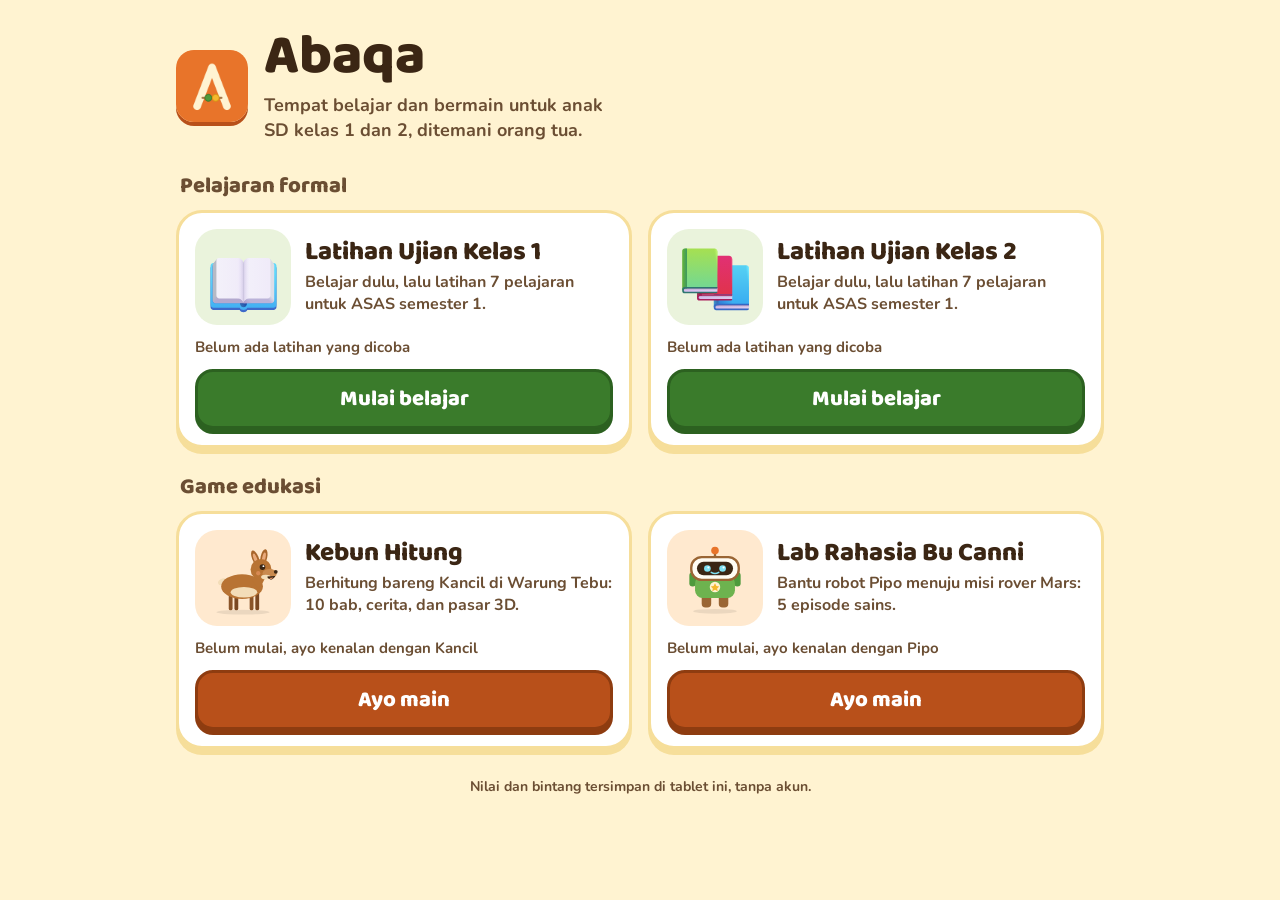
==== index.html @ 76539319 "Abaqa: satu aplikasi untuk pelajaran formal dan game edukasi - Beranda Abaqa dengan dua kategori: Pe" ====
<!DOCTYPE html>
<html lang="id">
<head>
<meta charset="utf-8">
<meta name="viewport" content="width=device-width, initial-scale=1, viewport-fit=cover">
<title>Abaqa, belajar dan bermain</title>
<meta name="description" content="Abaqa: aplikasi belajar untuk anak SD kelas 1 dan 2. Latihan ujian sesuai kisi-kisi sekolah dan game edukasi, dipakai bersama orang tua.">
<meta name="theme-color" content="#FFF3D1">
<meta name="apple-mobile-web-app-capable" content="yes">
<meta name="mobile-web-app-capable" content="yes">
<meta name="apple-mobile-web-app-title" content="Abaqa">
<link rel="manifest" href="./manifest.webmanifest">
<link rel="icon" href="./icons/icon-192.png" type="image/png">
<link rel="apple-touch-icon" href="./icons/apple-touch-icon.png">
<link rel="preconnect" href="https://fonts.googleapis.com">
<link rel="preconnect" href="https://fonts.gstatic.com" crossorigin>
<link href="https://fonts.googleapis.com/css2?family=Baloo+2:wght@600;700;800&family=Nunito:wght@600;700;800&display=swap" rel="stylesheet">
<link rel="stylesheet" href="./home/home.css">
</head>
<body>
<main class="wrap">
  <header class="head">
    <img class="logo" src="./icons/icon-192.png" width="72" height="72" alt="">
    <div>
      <h1>Abaqa</h1>
      <p class="lede">Tempat belajar dan bermain untuk anak SD kelas 1 dan 2, ditemani orang tua.</p>
    </div>
  </header>

  <section class="cat" aria-labelledby="h-formal">
    <h2 id="h-formal">Pelajaran formal</h2>
    <ul class="cards">
      <li><a class="card formal" href="./latihan-kelas-1/" data-progress="latihan-s1-skor" data-total="21">
        <span class="top">
          <span class="pic"><img src="./latihan-kelas-1/aset/open-book.svg" alt="" width="72" height="72"></span>
          <span class="txt"><span class="name">Latihan Ujian Kelas 1</span>
          <span class="desc">Belajar dulu, lalu latihan 7 pelajaran untuk ASAS semester 1.</span></span>
        </span>
        <span class="prog" data-prog></span>
        <span class="go">Mulai belajar</span>
      </a></li>
      <li><a class="card formal" href="./latihan-kelas-2/" data-progress="latihan-k2-s1-skor" data-total="21">
        <span class="top">
          <span class="pic"><img src="./latihan-kelas-1/aset/books.svg" alt="" width="72" height="72"></span>
          <span class="txt"><span class="name">Latihan Ujian Kelas 2</span>
          <span class="desc">Belajar dulu, lalu latihan 7 pelajaran untuk ASAS semester 1.</span></span>
        </span>
        <span class="prog" data-prog></span>
        <span class="go">Mulai belajar</span>
      </a></li>
    </ul>
  </section>

  <section class="cat" aria-labelledby="h-game">
    <h2 id="h-game">Game edukasi</h2>
    <ul class="cards">
      <li><a class="card game" href="./kebun-hitung/" data-kebun>
        <span class="top">
          <span class="pic"><img src="./home/kancil.svg" alt="" width="72" height="72"></span>
          <span class="txt"><span class="name">Kebun Hitung</span>
          <span class="desc">Berhitung bareng Kancil di Warung Tebu: 10 bab, cerita, dan pasar 3D.</span></span>
        </span>
        <span class="prog" data-prog></span>
        <span class="go">Ayo main</span>
      </a></li>
      <li><a class="card game" href="./lab-bu-canni/" data-lab>
        <span class="top">
          <span class="pic"><img src="./home/pipo.svg" alt="" width="72" height="72"></span>
          <span class="txt"><span class="name">Lab Rahasia Bu Canni</span>
          <span class="desc">Bantu robot Pipo menuju misi rover Mars: 5 episode sains.</span></span>
        </span>
        <span class="prog" data-prog></span>
        <span class="go">Ayo main</span>
      </a></li>
    </ul>
  </section>

  <footer class="foot">Nilai dan bintang tersimpan di tablet ini, tanpa akun.</footer>
</main>
<script src="./home/home.js"></script>
</body>
</html>
---- home/home.css ----
/* Beranda Abaqa. Token dan bahasa visual sama dengan latihan-kelas-* dan Kebun Hitung. */
:root {
  --sky: #FFF3D1; --hill: #F6DE9A; --ink: #3B2614; --ink-soft: #6B4E33;
  --leaf: #4E9A3C; --leaf-deep: #3A7B2B; --leaf-soft: #EAF3DC;
  --accent: #E8742A; --accent-deep: #B8501A; --sel: #FFE9CF; --card: #FFFCF3; --line: #E3C98E;
  --display: "Baloo 2", "Nunito", system-ui, sans-serif;
  --body: "Nunito", system-ui, -apple-system, "Segoe UI", sans-serif;
  color-scheme: light;
}
* { box-sizing: border-box; }
html, body { margin: 0; min-height: 100%; }
body { background: var(--sky); color: var(--ink); font-family: var(--body); font-weight: 700; -webkit-tap-highlight-color: transparent;
  padding: env(safe-area-inset-top) env(safe-area-inset-right) env(safe-area-inset-bottom) env(safe-area-inset-left); overflow-x: hidden; }
h1, h2, p, ul { margin: 0; padding: 0; }
h1, h2 { font-family: var(--display); font-weight: 800; line-height: 1.05; }
ul { list-style: none; }
a { color: inherit; text-decoration: none; }
a:focus-visible { outline: 4px solid var(--accent); outline-offset: 4px; }
::selection { background: var(--hill); }

.wrap { max-width: 960px; margin: 0 auto; padding: 20px 16px 32px; }
.head { display: flex; align-items: center; gap: 16px; padding: 8px 0 4px; }
.logo { border-radius: 18px; flex: none; box-shadow: 0 4px 0 var(--accent-deep); }
.head h1 { font-size: clamp(40px, 7vw, 56px); }
.lede { margin-top: 6px; font-size: 18px; line-height: 1.4; color: var(--ink-soft); max-width: 40ch; text-wrap: balance; }

.cat { margin-top: 28px; }
.cat h2 { font-size: 22px; color: var(--ink-soft); margin: 0 0 12px 4px; }
.cards { display: grid; grid-template-columns: repeat(2, minmax(0, 1fr)); gap: 16px; }

.card { height: 100%; display: flex; flex-direction: column; gap: 12px; padding: 16px; background: #fff; border: 3px solid var(--hill);
  border-radius: 26px; box-shadow: 0 6px 0 var(--hill); transition: transform .1s, box-shadow .1s; min-height: 220px; }
.card:active { transform: translateY(4px); box-shadow: 0 2px 0 var(--hill); }
.top { display: flex; gap: 14px; align-items: center; }
.pic { flex: none; width: 96px; height: 96px; border-radius: 22px; display: grid; place-items: center; }
.formal .pic { background: var(--leaf-soft); }
.game .pic { background: var(--sel); }
.pic img { width: 76px; height: 76px; display: block; }
.txt { display: flex; flex-direction: column; gap: 6px; min-width: 0; }
.name { font-family: var(--display); font-weight: 800; font-size: 26px; line-height: 1.05; }
.desc { font-size: 16px; line-height: 1.35; color: var(--ink-soft); }
.prog { font-size: 15px; color: var(--ink-soft); min-height: 20px; margin-top: auto; }
.prog b { font-family: var(--display); font-size: 18px; color: var(--ink); }
.prog.soon b { color: var(--accent-deep); }
.go { display: flex; align-items: center; justify-content: center; min-height: 60px; border-radius: 18px; border: 3px solid; color: #fff;
  font-family: var(--display); font-weight: 800; font-size: 22px; }
.formal .go { background: var(--leaf-deep); border-color: #2C6120; box-shadow: 0 5px 0 #2C6120; }
.game .go { background: var(--accent-deep); border-color: #8E3C10; box-shadow: 0 5px 0 #8E3C10; }
.card:active .go { transform: translateY(3px); box-shadow: none; }
.card[aria-disabled="true"] { background: var(--card); }
.card[aria-disabled="true"] .pic img { filter: grayscale(.6); }
.card[aria-disabled="true"] .go { background: #E9E2D3; border-color: var(--line); color: var(--ink); box-shadow: none; }

.foot { margin-top: 28px; text-align: center; font-size: 14px; color: var(--ink-soft); }

@media (max-width: 600px) {
  .cards { grid-template-columns: 1fr; gap: 14px; }
  .card { min-height: 0; }
  .head { gap: 12px; }
  .logo { width: 60px; height: 60px; }
  .lede { font-size: 17px; }
}
@media (hover: hover) { .card:hover { transform: translateY(-2px); } .card:hover:active { transform: translateY(4px); } }
@media (prefers-reduced-motion: reduce) { .card, .card * { transition: none !important; } .card:hover, .card:active { transform: none; } }
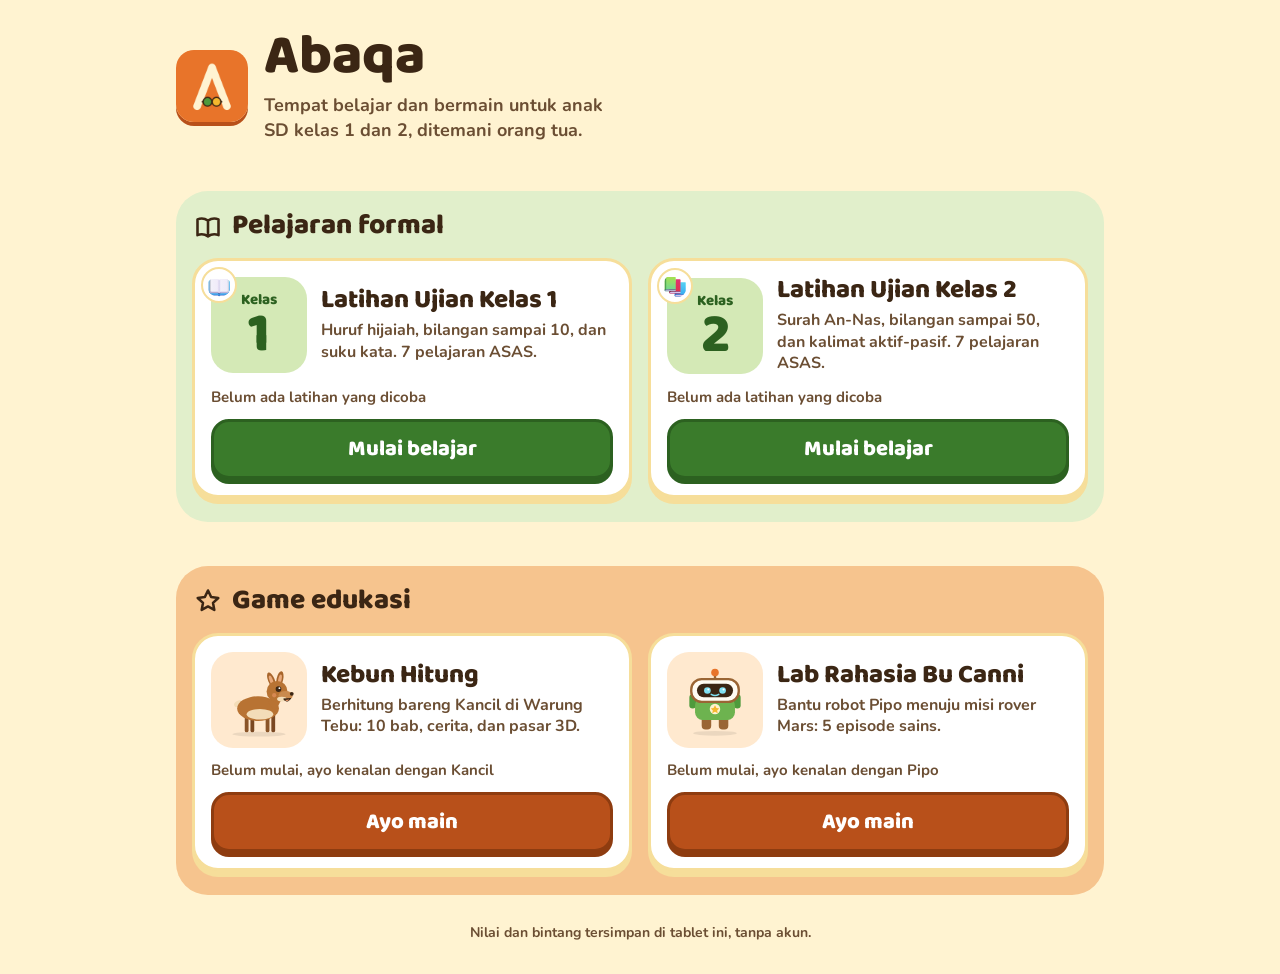
==== commit ef5901fc: "Abaqa: beranda dari tinjauan visual, jalan kembali dari Lab - Kartu Kelas 1 dan 2 dibedakan dengan a" ====
--- a/index.html
+++ b/index.html
@@ -27,23 +27,23 @@
     </div>
   </header>
 
-  <section class="cat" aria-labelledby="h-formal">
-    <h2 id="h-formal">Pelajaran formal</h2>
+  <section class="cat cat-formal" aria-labelledby="h-formal">
+    <h2 id="h-formal"><svg class="hi" viewBox="0 0 24 24" width="28" height="28" aria-hidden="true"><path d="M3 5.5C5.5 4.5 9 4.5 12 6.5c3-2 6.5-2 9-1V19c-2.5-1-6-1-9 1-3-2-6.5-2-9-1z M12 6.5V20" fill="none" stroke="currentColor" stroke-width="2.2" stroke-linejoin="round" stroke-linecap="round"/></svg><span>Pelajaran formal</span></h2>
     <ul class="cards">
       <li><a class="card formal" href="./latihan-kelas-1/" data-progress="latihan-s1-skor" data-total="21">
         <span class="top">
-          <span class="pic"><img src="./latihan-kelas-1/aset/open-book.svg" alt="" width="72" height="72"></span>
+          <span class="pic grade" aria-hidden="true"><span class="kl">Kelas</span><span class="num">1</span><img class="mini" src="./latihan-kelas-1/aset/open-book.svg" alt="" width="28" height="28"></span>
           <span class="txt"><span class="name">Latihan Ujian Kelas 1</span>
-          <span class="desc">Belajar dulu, lalu latihan 7 pelajaran untuk ASAS semester 1.</span></span>
+          <span class="desc">Huruf hijaiah, bilangan sampai 10, dan suku kata. 7 pelajaran ASAS.</span></span>
         </span>
         <span class="prog" data-prog></span>
         <span class="go">Mulai belajar</span>
       </a></li>
       <li><a class="card formal" href="./latihan-kelas-2/" data-progress="latihan-k2-s1-skor" data-total="21">
         <span class="top">
-          <span class="pic"><img src="./latihan-kelas-1/aset/books.svg" alt="" width="72" height="72"></span>
+          <span class="pic grade" aria-hidden="true"><span class="kl">Kelas</span><span class="num">2</span><img class="mini" src="./latihan-kelas-1/aset/books.svg" alt="" width="28" height="28"></span>
           <span class="txt"><span class="name">Latihan Ujian Kelas 2</span>
-          <span class="desc">Belajar dulu, lalu latihan 7 pelajaran untuk ASAS semester 1.</span></span>
+          <span class="desc">Surah An-Nas, bilangan sampai 50, dan kalimat aktif-pasif. 7 pelajaran ASAS.</span></span>
         </span>
         <span class="prog" data-prog></span>
         <span class="go">Mulai belajar</span>
@@ -51,8 +51,8 @@
     </ul>
   </section>
 
-  <section class="cat" aria-labelledby="h-game">
-    <h2 id="h-game">Game edukasi</h2>
+  <section class="cat cat-game" aria-labelledby="h-game">
+    <h2 id="h-game"><svg class="hi" viewBox="0 0 24 24" width="28" height="28" aria-hidden="true"><path d="M12 3l2.7 5.6 6.1.8-4.5 4.2 1.1 6.1L12 16.7 6.6 19.7l1.1-6.1L3.2 9.4l6.1-.8z" fill="none" stroke="currentColor" stroke-width="2.2" stroke-linejoin="round"/></svg><span>Game edukasi</span></h2>
     <ul class="cards">
       <li><a class="card game" href="./kebun-hitung/" data-kebun>
         <span class="top">
--- a/home/home.css
+++ b/home/home.css
@@ -24,18 +24,26 @@
 .head h1 { font-size: clamp(40px, 7vw, 56px); }
 .lede { margin-top: 6px; font-size: 18px; line-height: 1.4; color: var(--ink-soft); max-width: 40ch; text-wrap: balance; }
 
-.cat { margin-top: 28px; }
-.cat h2 { font-size: 22px; color: var(--ink-soft); margin: 0 0 12px 4px; }
+.cat { margin-top: 44px; padding: 20px 16px 24px; border-radius: 32px; }
+.cat-formal { background: #E1EFCB; }
+.cat-game { background: #F6C48E; }
+.cat h2 { display: flex; align-items: center; gap: 10px; font-size: 28px; line-height: 1.1; color: var(--ink); margin: 0 0 16px 2px; }
+.cat h2 .hi { flex: none; }
 .cards { display: grid; grid-template-columns: repeat(2, minmax(0, 1fr)); gap: 16px; }
 
 .card { height: 100%; display: flex; flex-direction: column; gap: 12px; padding: 16px; background: #fff; border: 3px solid var(--hill);
   border-radius: 26px; box-shadow: 0 6px 0 var(--hill); transition: transform .1s, box-shadow .1s; min-height: 220px; }
-.card:active { transform: translateY(4px); box-shadow: 0 2px 0 var(--hill); }
+.card:not([aria-disabled="true"]):active { transform: translateY(4px); box-shadow: 0 2px 0 var(--hill); }
 .top { display: flex; gap: 14px; align-items: center; }
 .pic { flex: none; width: 96px; height: 96px; border-radius: 22px; display: grid; place-items: center; }
+.pic.grade { display: flex; justify-content: center; }
 .formal .pic { background: var(--leaf-soft); }
+.pic.grade { position: relative; flex-direction: column; align-content: center; gap: 0; background: #D4E9B6; color: #2C6120; text-align: center; }
+.pic.grade .kl { display: block; font-family: var(--display); font-weight: 800; font-size: 15px; line-height: 1; margin-top: 4px; }
+.pic.grade .num { display: block; font-family: var(--display); font-weight: 800; font-size: 56px; line-height: .95; }
+.pic.grade .mini { position: absolute; top: -10px; left: -10px; width: 36px; height: 36px; padding: 4px; background: #fff; border: 2px solid var(--hill); border-radius: 50%; }
 .game .pic { background: var(--sel); }
-.pic img { width: 76px; height: 76px; display: block; }
+.pic:not(.grade) img { width: 76px; height: 76px; display: block; }
 .txt { display: flex; flex-direction: column; gap: 6px; min-width: 0; }
 .name { font-family: var(--display); font-weight: 800; font-size: 26px; line-height: 1.05; }
 .desc { font-size: 16px; line-height: 1.35; color: var(--ink-soft); }
@@ -46,9 +54,9 @@
   font-family: var(--display); font-weight: 800; font-size: 22px; }
 .formal .go { background: var(--leaf-deep); border-color: #2C6120; box-shadow: 0 5px 0 #2C6120; }
 .game .go { background: var(--accent-deep); border-color: #8E3C10; box-shadow: 0 5px 0 #8E3C10; }
-.card:active .go { transform: translateY(3px); box-shadow: none; }
+.card:not([aria-disabled="true"]):active .go { transform: translateY(3px); box-shadow: none; }
 .card[aria-disabled="true"] { background: var(--card); }
-.card[aria-disabled="true"] .pic img { filter: grayscale(.6); }
+.card[aria-disabled="true"] .pic:not(.grade) img { filter: grayscale(.6); }
 .card[aria-disabled="true"] .go { background: #E9E2D3; border-color: var(--line); color: var(--ink); box-shadow: none; }
 
 .foot { margin-top: 28px; text-align: center; font-size: 14px; color: var(--ink-soft); }
@@ -57,8 +65,10 @@
   .cards { grid-template-columns: 1fr; gap: 14px; }
   .card { min-height: 0; }
   .head { gap: 12px; }
+  .cat { margin-top: 40px; padding: 16px 12px 20px; border-radius: 28px; }
+  .cat h2 { font-size: 26px; }
   .logo { width: 60px; height: 60px; }
   .lede { font-size: 17px; }
 }
-@media (hover: hover) { .card:hover { transform: translateY(-2px); } .card:hover:active { transform: translateY(4px); } }
-@media (prefers-reduced-motion: reduce) { .card, .card * { transition: none !important; } .card:hover, .card:active { transform: none; } }
+@media (hover: hover) { .card:not([aria-disabled="true"]):hover { transform: translateY(-2px); } .card:not([aria-disabled="true"]):hover:active { transform: translateY(4px); } }
+@media (prefers-reduced-motion: reduce) { .card, .card * { transition: none !important; } .card:hover, .card:not([aria-disabled="true"]):active { transform: none; } }
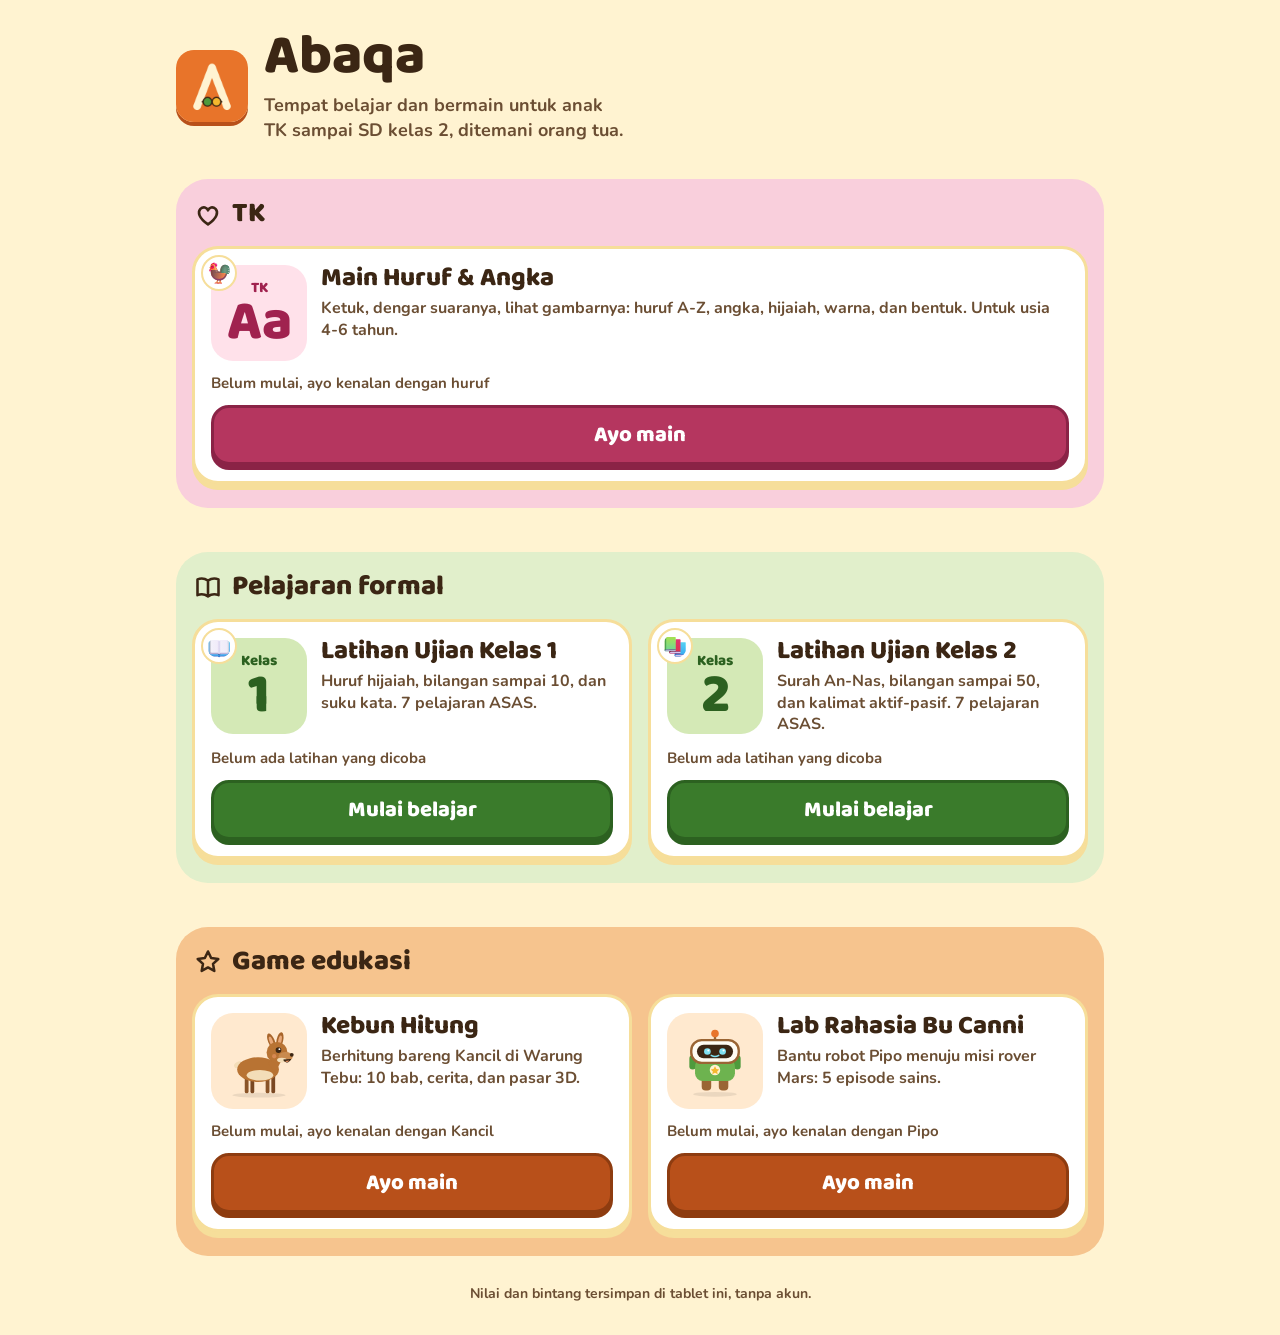
==== commit a94fb47c: "TK: Main Huruf & Angka (huruf A-Z, angka, hijaiah, warna, bentuk) - Ketuk huruf: suara nama huruf da" ====
--- a/index.html
+++ b/index.html
@@ -23,9 +23,24 @@
     <img class="logo" src="./icons/icon-192.png" width="72" height="72" alt="">
     <div>
       <h1>Abaqa</h1>
-      <p class="lede">Tempat belajar dan bermain untuk anak SD kelas 1 dan 2, ditemani orang tua.</p>
+      <p class="lede">Tempat belajar dan bermain untuk anak TK sampai SD kelas 2, ditemani orang tua.</p>
     </div>
   </header>
+
+  <section class="cat cat-tk" aria-labelledby="h-tk">
+    <h2 id="h-tk"><svg class="hi" viewBox="0 0 24 24" width="28" height="28" aria-hidden="true"><path d="M12 20C4 14.5 3 9.5 5.5 6.8 8 4.4 11 5.5 12 8c1-2.5 4-3.6 6.5-1.2C21 9.5 20 14.5 12 20z" fill="none" stroke="currentColor" stroke-width="2.2" stroke-linejoin="round"/></svg><span>TK</span></h2>
+    <ul class="cards cards-one">
+      <li><a class="card tk" href="./tk/" data-tk>
+        <span class="top">
+          <span class="pic grade" aria-hidden="true"><span class="kl">TK</span><span class="num">Aa</span><img class="mini" src="./latihan-kelas-1/aset/rooster.svg" alt="" width="28" height="28"></span>
+          <span class="txt"><span class="name">Main Huruf &amp; Angka</span>
+          <span class="desc">Ketuk, dengar suaranya, lihat gambarnya: huruf A-Z, angka, hijaiah, warna, dan bentuk. Untuk usia 4-6 tahun.</span></span>
+        </span>
+        <span class="prog" data-prog></span>
+        <span class="go">Ayo main</span>
+      </a></li>
+    </ul>
+  </section>
 
   <section class="cat cat-formal" aria-labelledby="h-formal">
     <h2 id="h-formal"><svg class="hi" viewBox="0 0 24 24" width="28" height="28" aria-hidden="true"><path d="M3 5.5C5.5 4.5 9 4.5 12 6.5c3-2 6.5-2 9-1V19c-2.5-1-6-1-9 1-3-2-6.5-2-9-1z M12 6.5V20" fill="none" stroke="currentColor" stroke-width="2.2" stroke-linejoin="round" stroke-linecap="round"/></svg><span>Pelajaran formal</span></h2>
--- a/home/home.css
+++ b/home/home.css
@@ -25,6 +25,7 @@
 .lede { margin-top: 6px; font-size: 18px; line-height: 1.4; color: var(--ink-soft); max-width: 40ch; text-wrap: balance; }
 
 .cat { margin-top: 44px; padding: 20px 16px 24px; border-radius: 32px; }
+.cat-tk { background: #F9CFDC; margin-top: 32px; }
 .cat-formal { background: #E1EFCB; }
 .cat-game { background: #F6C48E; }
 .cat h2 { display: flex; align-items: center; gap: 10px; font-size: 28px; line-height: 1.1; color: var(--ink); margin: 0 0 16px 2px; }
@@ -34,7 +35,7 @@
 .card { height: 100%; display: flex; flex-direction: column; gap: 12px; padding: 16px; background: #fff; border: 3px solid var(--hill);
   border-radius: 26px; box-shadow: 0 6px 0 var(--hill); transition: transform .1s, box-shadow .1s; min-height: 220px; }
 .card:not([aria-disabled="true"]):active { transform: translateY(4px); box-shadow: 0 2px 0 var(--hill); }
-.top { display: flex; gap: 14px; align-items: center; }
+.top { display: flex; gap: 14px; align-items: flex-start; }
 .pic { flex: none; width: 96px; height: 96px; border-radius: 22px; display: grid; place-items: center; }
 .pic.grade { display: flex; justify-content: center; }
 .formal .pic { background: var(--leaf-soft); }
@@ -42,10 +43,12 @@
 .pic.grade .kl { display: block; font-family: var(--display); font-weight: 800; font-size: 15px; line-height: 1; margin-top: 4px; }
 .pic.grade .num { display: block; font-family: var(--display); font-weight: 800; font-size: 56px; line-height: .95; }
 .pic.grade .mini { position: absolute; top: -10px; left: -10px; width: 36px; height: 36px; padding: 4px; background: #fff; border: 2px solid var(--hill); border-radius: 50%; }
+.tk .pic.grade { background: #FFE1EA; color: #A0224F; }
+.cards-one { grid-template-columns: minmax(0, 1fr); }
 .game .pic { background: var(--sel); }
 .pic:not(.grade) img { width: 76px; height: 76px; display: block; }
 .txt { display: flex; flex-direction: column; gap: 6px; min-width: 0; }
-.name { font-family: var(--display); font-weight: 800; font-size: 26px; line-height: 1.05; }
+.name { font-family: var(--display); font-weight: 800; font-size: 26px; line-height: 1.05; text-wrap: balance; }
 .desc { font-size: 16px; line-height: 1.35; color: var(--ink-soft); }
 .prog { font-size: 15px; color: var(--ink-soft); min-height: 20px; margin-top: auto; }
 .prog b { font-family: var(--display); font-size: 18px; color: var(--ink); }
@@ -53,6 +56,7 @@
 .go { display: flex; align-items: center; justify-content: center; min-height: 60px; border-radius: 18px; border: 3px solid; color: #fff;
   font-family: var(--display); font-weight: 800; font-size: 22px; }
 .formal .go { background: var(--leaf-deep); border-color: #2C6120; box-shadow: 0 5px 0 #2C6120; }
+.tk .go { background: #B5365F; border-color: #8A2346; box-shadow: 0 5px 0 #8A2346; }
 .game .go { background: var(--accent-deep); border-color: #8E3C10; box-shadow: 0 5px 0 #8E3C10; }
 .card:not([aria-disabled="true"]):active .go { transform: translateY(3px); box-shadow: none; }
 .card[aria-disabled="true"] { background: var(--card); }
@@ -62,7 +66,7 @@
 .foot { margin-top: 28px; text-align: center; font-size: 14px; color: var(--ink-soft); }
 
 @media (max-width: 600px) {
-  .cards { grid-template-columns: 1fr; gap: 14px; }
+  .cards, .cards-one { grid-template-columns: 1fr; gap: 14px; }
   .card { min-height: 0; }
   .head { gap: 12px; }
   .cat { margin-top: 40px; padding: 16px 12px 20px; border-radius: 28px; }
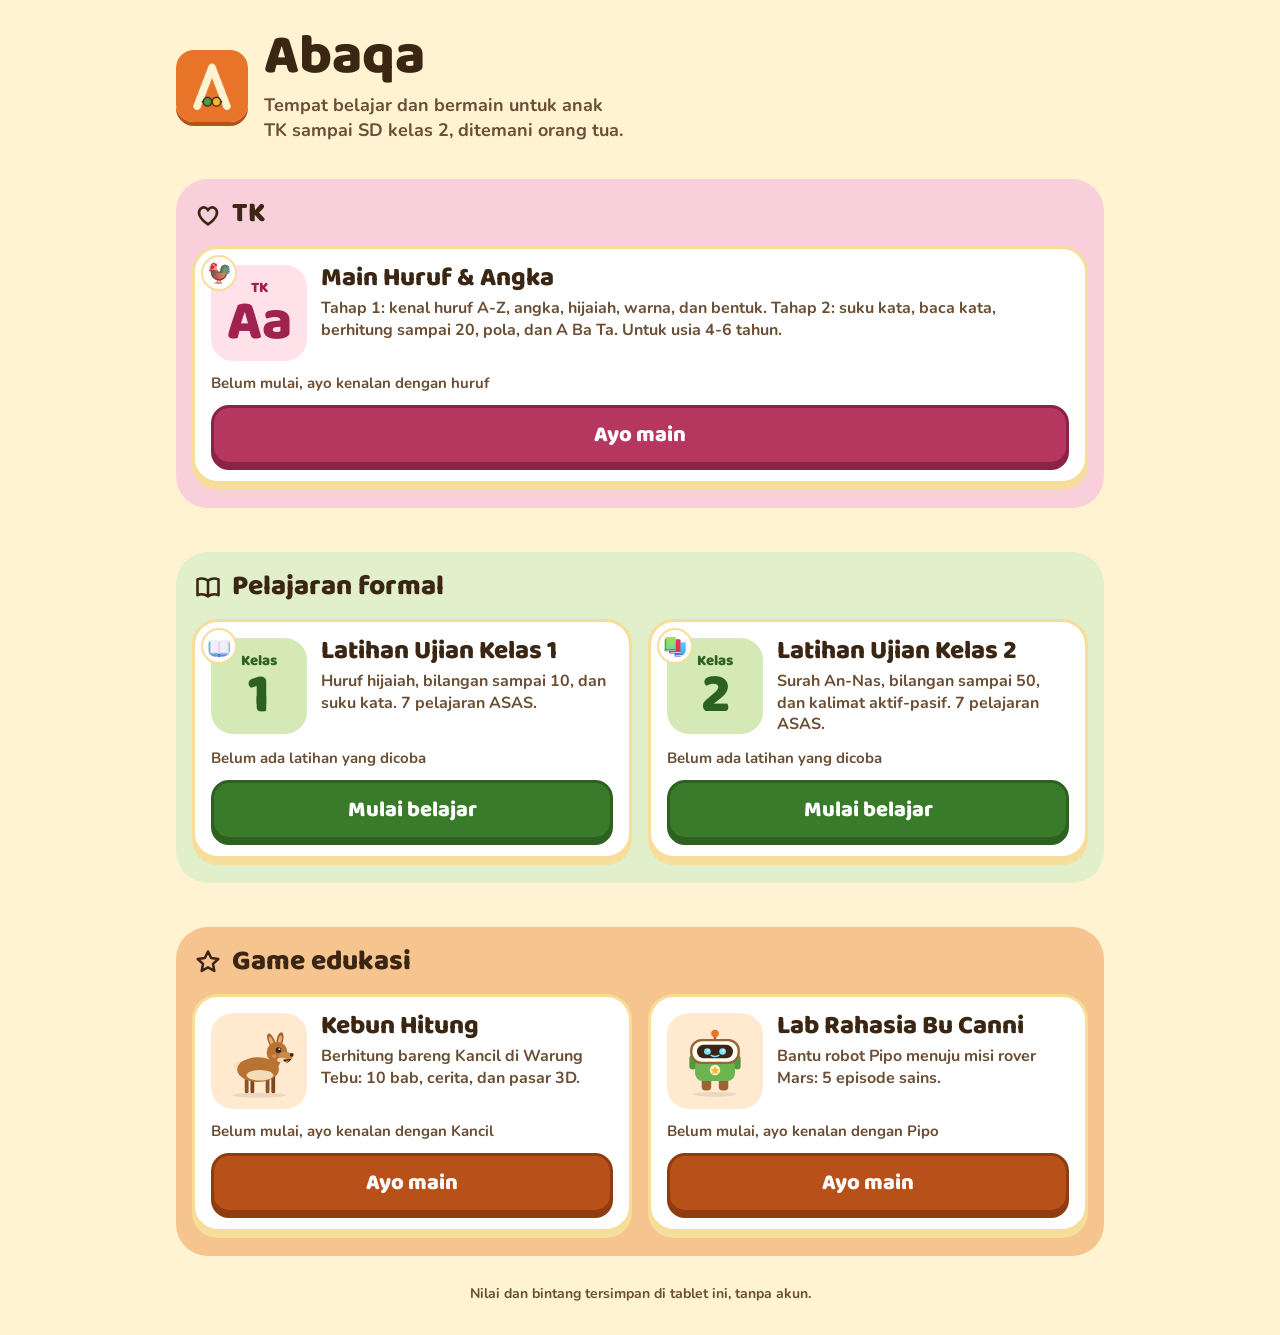
==== commit 99a75896: "TK Tahap 2: suku kata, baca kata, huruf awal, angka 11-20, tambah kurang, pola, A Ba Ta Co-Authored-" ====
--- a/index.html
+++ b/index.html
@@ -34,7 +34,7 @@
         <span class="top">
           <span class="pic grade" aria-hidden="true"><span class="kl">TK</span><span class="num">Aa</span><img class="mini" src="./latihan-kelas-1/aset/rooster.svg" alt="" width="28" height="28"></span>
           <span class="txt"><span class="name">Main Huruf &amp; Angka</span>
-          <span class="desc">Ketuk, dengar suaranya, lihat gambarnya: huruf A-Z, angka, hijaiah, warna, dan bentuk. Untuk usia 4-6 tahun.</span></span>
+          <span class="desc">Tahap 1: kenal huruf A‑Z, angka, hijaiah, warna, dan bentuk. Tahap 2: suku kata, baca kata, berhitung sampai 20, pola, dan A Ba Ta. Untuk usia 4‑6 tahun.</span></span>
         </span>
         <span class="prog" data-prog></span>
         <span class="go">Ayo main</span>
